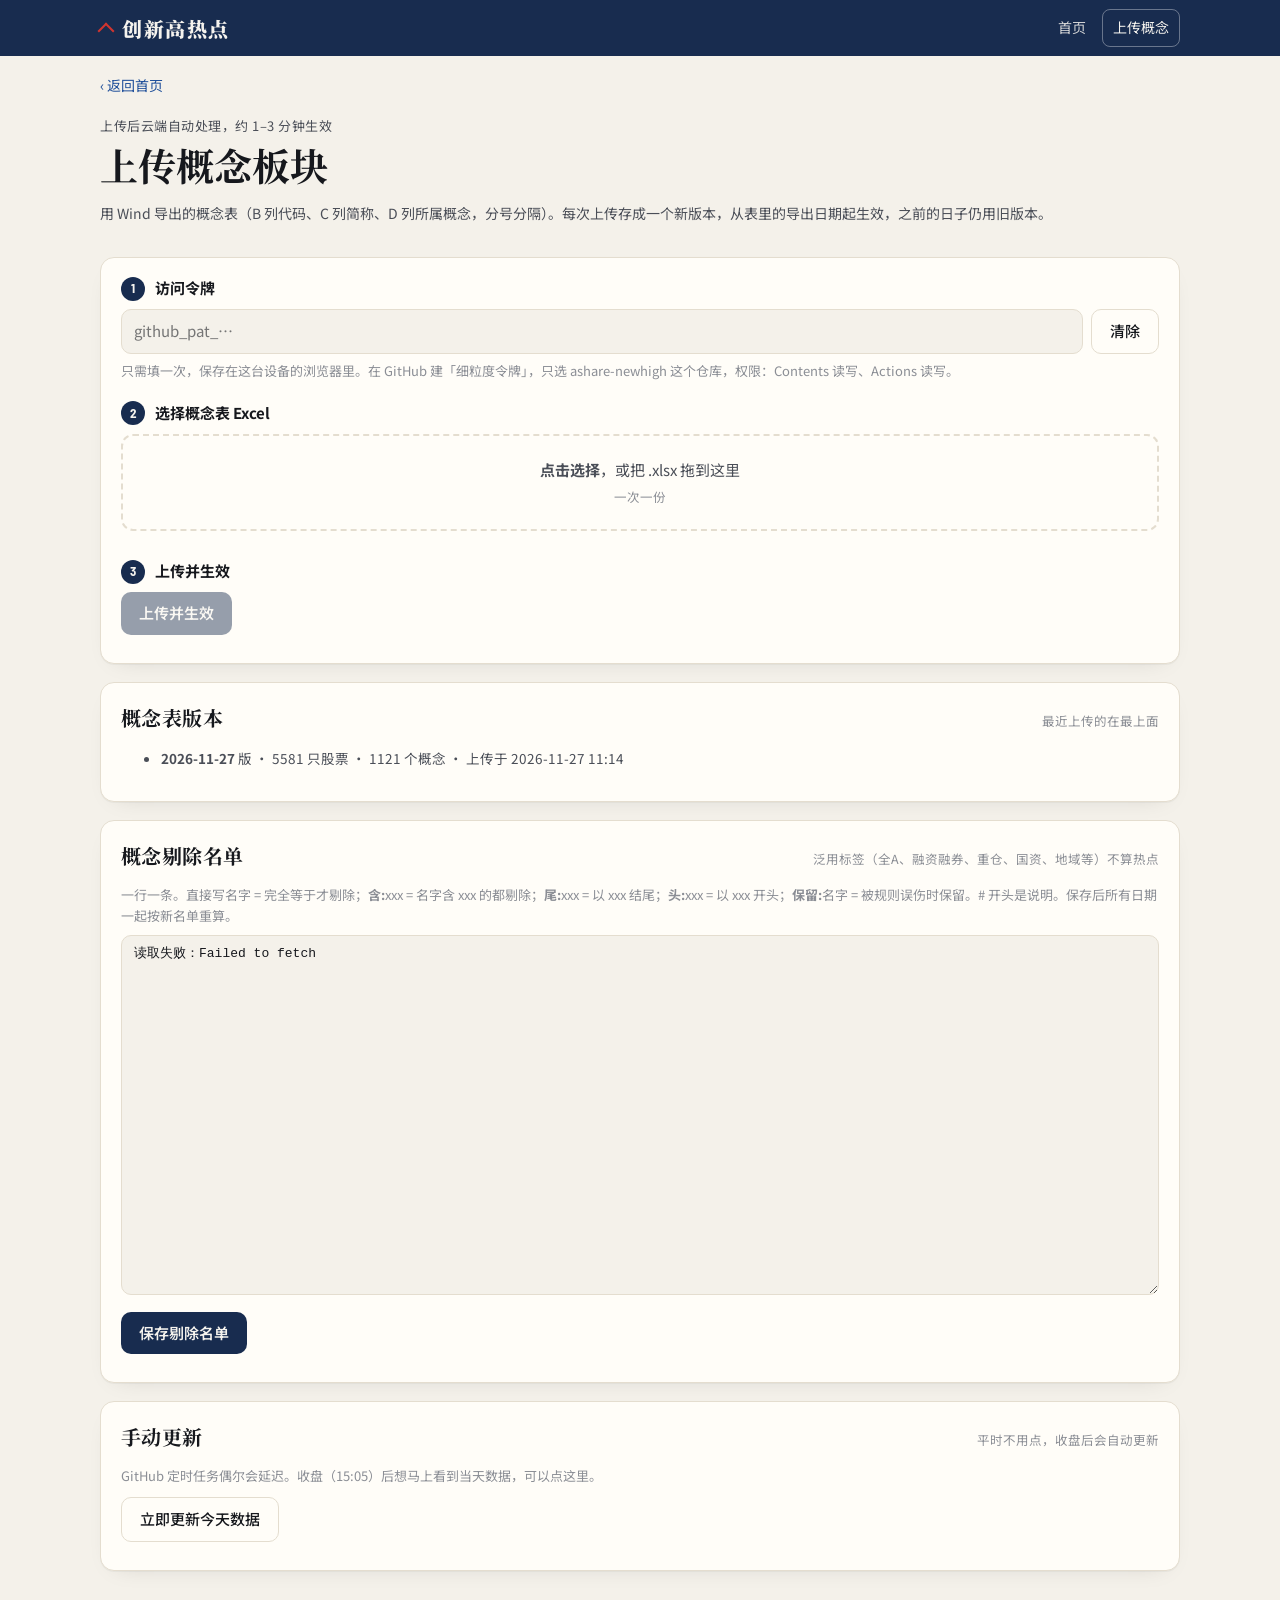
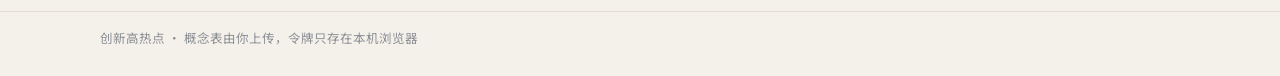
==== web/upload.html @ 8497a384 "创新高热点：全新建站（历史新高/250日新高、热点概念榜、本月概况、概念上传与剔除名单、云端每日更新） Co-Authored-By: Claude Opus 5.5 <noreply@anthrop" ====
<!doctype html>
<html lang="zh-CN">
<head>
<meta charset="utf-8">
<meta name="viewport" content="width=device-width, initial-scale=1, viewport-fit=cover">
<title>上传概念 · 创新高热点</title>
<meta name="description" content="上传每只股票对应的概念板块表、编辑概念剔除名单">
<meta name="theme-color" content="#182c4f">
<link rel="preconnect" href="https://fonts.googleapis.com">
<link rel="preconnect" href="https://fonts.gstatic.com" crossorigin>
<link rel="stylesheet" href="https://fonts.googleapis.com/css2?family=Barlow+Semi+Condensed:wght@500;600;700&family=Noto+Sans+SC:wght@400;500;700&family=Noto+Serif+SC:wght@700;900&display=swap">
<link rel="stylesheet" href="assets/app.css?v=1">
<link rel="icon" href="data:image/svg+xml,%3Csvg xmlns='http://www.w3.org/2000/svg' viewBox='0 0 32 32'%3E%3Crect width='32' height='32' rx='8' fill='%23182c4f'/%3E%3Cpath d='M8 22l6-7 4 4 7-9M19 10h6v6' stroke='%23ff6b5e' stroke-width='3' fill='none' stroke-linecap='round' stroke-linejoin='round'/%3E%3C/svg%3E">
</head>
<body>
<header class="mast"><div class="mast-in">
  <a class="brand" href="index.html"><span class="mark" aria-hidden="true"></span>创新高热点</a>
  <nav class="mast-nav"><a href="index.html">首页</a><a class="cta" href="upload.html">上传概念</a></nav>
</div></header>
<main class="wrap">
<a class="back" href="index.html">返回首页</a>
<section class="chead"><div class="eyebrow">上传后云端自动处理，约 1–3 分钟生效</div><h1>上传概念板块</h1>
<p class="big-sub">用 Wind 导出的概念表（B 列代码、C 列简称、D 列所属概念，分号分隔）。每次上传存成一个新版本，从表里的导出日期起生效，之前的日子仍用旧版本。</p></section>

<section class="card"><ol class="steps">
  <li><div class="st-h"><span class="st-n">1</span>访问令牌</div>
    <div class="tokrow"><input id="tok" type="password" autocomplete="off" placeholder="github_pat_…" aria-label="GitHub 访问令牌"><button class="btn ghost" id="forget" type="button">清除</button></div>
    <p class="hint">只需填一次，保存在这台设备的浏览器里。在 GitHub 建「细粒度令牌」，只选 ashare-newhigh 这个仓库，权限：Contents 读写、Actions 读写。</p></li>
  <li><div class="st-h"><span class="st-n">2</span>选择概念表 Excel</div>
    <div class="drop" id="drop" tabindex="0" role="button" aria-label="选择或拖入 Excel 文件"><input id="file" type="file" accept=".xlsx" hidden>
      <span><b>点击选择</b>，或把 .xlsx 拖到这里</span><small>一次一份</small></div>
    <ul class="files" id="files"></ul></li>
  <li><div class="st-h"><span class="st-n">3</span>上传并生效</div>
    <button class="btn" id="go" type="button" disabled>上传并生效</button>
    <div class="status" id="status" aria-live="polite"></div></li>
</ol></section>

<section class="card"><div class="sec-h"><h2>概念表版本</h2><span class="sec-note">最近上传的在最上面</span></div><ul class="vlog" id="vlog"><li>加载中…</li></ul></section>

<section class="card"><div class="sec-h"><h2>概念剔除名单</h2><span class="sec-note">泛用标签（全A、融资融券、重仓、国资、地域等）不算热点</span></div>
  <p class="hint" style="margin:0 0 8px">一行一条。直接写名字 = 完全等于才剔除；<b>含:</b>xxx = 名字含 xxx 的都剔除；<b>尾:</b>xxx = 以 xxx 结尾；<b>头:</b>xxx = 以 xxx 开头；<b>保留:</b>名字 = 被规则误伤时保留。# 开头是说明。保存后所有日期一起按新名单重算。</p>
  <textarea id="ex" spellcheck="false" aria-label="剔除名单">加载中…</textarea>
  <div class="btnrow"><button class="btn" id="exsave" type="button">保存剔除名单</button><span class="hint" id="excount"></span></div>
  <div class="status" id="exstatus" aria-live="polite"></div></section>

<section class="card"><div class="sec-h"><h2>手动更新</h2><span class="sec-note">平时不用点，收盘后会自动更新</span></div>
  <p class="hint" style="margin:0 0 8px">GitHub 定时任务偶尔会延迟。收盘（15:05）后想马上看到当天数据，可以点这里。</p>
  <div class="btnrow"><button class="btn ghost" id="runnow" type="button">立即更新今天数据</button></div>
  <div class="status" id="runstatus" aria-live="polite"></div></section>
</main>
<footer class="foot"><div class="foot-in"><span>创新高热点 · 概念表由你上传，令牌只存在本机浏览器</span></div></footer>
<script>
(function () {
  const REPO = "wanan99999/ashare-newhigh", API = "https://api.github.com/repos/" + REPO;
  const $ = id => document.getElementById(id); let picked = null, exSha = null;
  const esc = s => String(s).replace(/[&<>"]/g, c => ({ "&": "&amp;", "<": "&lt;", ">": "&gt;", '"': "&quot;" }[c]));
  try { $("tok").value = localStorage.getItem("nh_token") || ""; } catch (e) {}
  $("forget").onclick = () => { try { localStorage.removeItem("nh_token"); } catch (e) {} $("tok").value = ""; };
  const tok = () => { const t = $("tok").value.trim(); if (t) { try { localStorage.setItem("nh_token", t); } catch (e) {} } return t; };
  const b64 = buf => { let s = "", a = new Uint8Array(buf); for (let i = 0; i < a.length; i += 0x8000) s += String.fromCharCode.apply(null, a.subarray(i, i + 0x8000)); return btoa(s); };
  const b64u = str => b64(new TextEncoder().encode(str));
  const unb64 = s => new TextDecoder().decode(Uint8Array.from(atob(s.replace(/\n/g, "")), c => c.charCodeAt(0)));
  async function gh(path, opt = {}) {
    const t = tok(); const h = { Accept: "application/vnd.github+json", ...(opt.headers || {}) }; if (t) h.Authorization = "Bearer " + t;
    const r = await fetch(API + path, { ...opt, headers: h });
    if (!r.ok && r.status !== 404) { let m = ""; try { m = (await r.json()).message; } catch (e) {} throw new Error(r.status + " " + m); }
    return r;
  }
  const say = (el, h, c = "") => { el.className = "status " + c; el.innerHTML = h; };
  async function waitRun(el, t0, okMsg) {
    for (let i = 0; i < 72; i++) {
      await new Promise(r => setTimeout(r, 5000));
      const r = await gh(`/actions/runs?branch=main&per_page=5&created=${encodeURIComponent(">=" + t0)}`); const runs = (await r.json()).workflow_runs || [];
      if (!runs.length) { say(el, "等待云端开始处理……（" + (i + 1) * 5 + " 秒）"); continue; }
      const busy = runs.some(x => x.status !== "completed"), bad = runs.find(x => x.status === "completed" && x.conclusion !== "success" && x.conclusion !== "cancelled");
      if (bad) { say(el, `处理失败：<a href="${bad.html_url}" target="_blank" rel="noopener">查看日志</a>`, "err"); return; }
      if (!busy) { say(el, okMsg, "ok"); loadLog(); return; }
      say(el, "云端正在处理……（" + (i + 1) * 5 + " 秒）");
    }
    say(el, "还在处理，稍后刷新首页看看。");
  }
  // 上传概念表
  const drop = $("drop");
  drop.onclick = () => $("file").click(); drop.onkeydown = e => { if (e.key === "Enter" || e.key === " ") { e.preventDefault(); $("file").click(); } };
  drop.ondragover = e => { e.preventDefault(); drop.classList.add("on"); }; drop.ondragleave = () => drop.classList.remove("on");
  drop.ondrop = e => { e.preventDefault(); drop.classList.remove("on"); pick(e.dataTransfer.files); };
  $("file").onchange = e => pick(e.target.files);
  function pick(fs) {
    picked = [...fs].find(f => /\.xlsx$/i.test(f.name)) || null;
    $("files").innerHTML = picked ? `<li><span>${esc(picked.name)}</span><small>${Math.max(1, Math.round(picked.size / 1024))} KB</small></li>` : '<li class="status err">请选择 .xlsx 文件</li>';
    $("go").disabled = !picked;
  }
  $("go").onclick = async () => {
    const st = $("status"); if (!tok()) { say(st, "请先填写访问令牌", "err"); $("tok").focus(); return; }
    $("go").disabled = true; const t0 = new Date(Date.now() - 60000).toISOString();
    try {
      say(st, "正在上传 " + esc(picked.name) + " ……");
      const stamp = new Date(Date.now() + 8 * 3600e3).toISOString().slice(0, 19).replace(/[-:T]/g, "");
      const path = "/contents/inbox/concepts-" + stamp + ".xlsx";
      await gh(path, { method: "PUT", body: JSON.stringify({ message: "上传概念表 " + picked.name, content: b64(await picked.arrayBuffer()) }) });
      say(st, "上传完成，云端正在解析……");
      await waitRun(st, t0, '已生效！<a href="index.html">回到首页查看</a>（页面可能有约 1 分钟缓存）');
    } catch (e) { say(st, "出错了：" + esc(e.message) + "（检查令牌是否正确、是否有本仓库写权限）", "err"); }
    $("go").disabled = false;
  };
  // 版本记录
  async function loadLog() {
    try {
      const L = await (await fetch("data/concepts/log.json?t=" + Date.now())).json();
      $("vlog").innerHTML = L.slice().reverse().map(x => `<li><b>${x.date}</b> 版 · ${x.n_stocks} 只股票 · ${x.n_concepts} 个概念 · 上传于 ${esc(x.uploaded)}` +
        (x.prev ? `<div class="cl">对比 ${x.prev} 版：新增概念 ${x.n_added} 个${x.n_added ? "（" + esc(x.added.slice(0, 30).join("、")) + (x.n_added > 30 ? "…" : "") + "）" : ""}，删除 ${x.n_removed} 个${x.n_removed ? "（" + esc(x.removed.slice(0, 30).join("、")) + (x.n_removed > 30 ? "…" : "") + "）" : ""}；股票 +${x.stocks_added} / −${x.stocks_removed}</div>` : "") + "</li>").join("") || "<li>还没有上传过</li>";
    } catch (e) { $("vlog").innerHTML = "<li>读取失败</li>"; }
  }
  loadLog();
  // 剔除名单
  function countRules(t) { const n = t.split("\n").filter(l => l.trim() && !l.trim().startsWith("#")).length; $("excount").textContent = n + " 条规则"; }
  async function loadEx() {
    try {
      let txt;
      if (tok()) { const r = await gh("/contents/config/exclude.txt?ref=main"); const j = await r.json(); exSha = j.sha; txt = unb64(j.content); }
      else { txt = await (await fetch("https://raw.githubusercontent.com/" + REPO + "/main/config/exclude.txt?t=" + Date.now())).text(); }
      $("ex").value = txt; countRules(txt);
    } catch (e) { $("ex").value = "读取失败：" + e.message; }
  }
  loadEx();
  $("ex").oninput = () => countRules($("ex").value);
  $("exsave").onclick = async () => {
    const st = $("exstatus"); if (!tok()) { say(st, "请先在上面填写访问令牌", "err"); return; }
    $("exsave").disabled = true; const t0 = new Date(Date.now() - 60000).toISOString();
    try {
      if (!exSha) { const r = await gh("/contents/config/exclude.txt?ref=main"); exSha = (await r.json()).sha; }
      const r = await gh("/contents/config/exclude.txt", { method: "PUT", body: JSON.stringify({ message: "修改概念剔除名单", content: b64u($("ex").value.replace(/\r/g, "")), sha: exSha }) });
      exSha = (await r.json()).content.sha;
      say(st, "已保存，云端正在按新名单重算……");
      await waitRun(st, t0, '已生效！<a href="index.html">回到首页查看</a>');
    } catch (e) { say(st, "保存失败：" + esc(e.message), "err"); }
    $("exsave").disabled = false;
  };
  // 手动更新
  $("runnow").onclick = async () => {
    const st = $("runstatus"); if (!tok()) { say(st, "请先在上面填写访问令牌", "err"); return; }
    $("runnow").disabled = true; const t0 = new Date(Date.now() - 60000).toISOString();
    try {
      await gh("/actions/workflows/update.yml/dispatches", { method: "POST", body: JSON.stringify({ ref: "main" }) });
      say(st, "已发出更新请求……");
      await waitRun(st, t0, '更新完成！<a href="index.html">回到首页查看</a>（还没收盘或今天不是交易日时不会有新数据）');
    } catch (e) { say(st, "出错了：" + esc(e.message) + "（令牌需要 Actions 读写权限）", "err"); }
    $("runnow").disabled = false;
  };
})();
</script>
</body>
</html>
---- web/assets/app.css ----
/* 创新高热点 · 与收盘复盘同一套配色（暖纸色底、深海军蓝顶栏、红涨绿跌） */
:root {
  --bg: #f4f1ea; --paper: #fffdf8; --ink: #16181d; --ink-2: #4a4e57; --ink-3: #8b8e95; --rule: #e4ddcf; --rule-2: #efe9dd;
  --navy: #182c4f; --navy-ink: #f5f3ee; --accent: #1f4f9a; --hl: #fff3cf;
  --up: #d1352f; --dn: #0d9152; --flat: #a9acb3; --up-bg: rgba(209,53,47,.09); --dn-bg: rgba(13,145,82,.10); --bar: #8ea7cf; --bar-2: #c9d5ea;
  --serif: "Noto Serif SC", "Songti SC", "SimSun", serif;
  --sans: "Noto Sans SC", "PingFang SC", "Microsoft YaHei", system-ui, sans-serif;
  --numf: "Barlow Semi Condensed", "Noto Sans SC", system-ui, sans-serif;
  --r: 14px; --shadow: 0 1px 0 rgba(22,24,29,.04), 0 8px 24px -16px rgba(22,24,29,.18);
}
@media (prefers-color-scheme: dark) { :root:not([data-theme="light"]) {
  --bg: #0f1216; --paper: #161a20; --ink: #eceae4; --ink-2: #b7b9bf; --ink-3: #868a93; --rule: #2a2f37; --rule-2: #20252c;
  --navy: #0b1526; --navy-ink: #eceae4; --accent: #86aef0; --hl: #3a3318; --up: #ff5f58; --dn: #2fc27f; --flat: #5b6069;
  --up-bg: rgba(255,95,88,.12); --dn-bg: rgba(47,194,127,.12); --bar: #5f80b5; --bar-2: #2d3a52; --shadow: none; color-scheme: dark } }
:root[data-theme="dark"] {
  --bg: #0f1216; --paper: #161a20; --ink: #eceae4; --ink-2: #b7b9bf; --ink-3: #868a93; --rule: #2a2f37; --rule-2: #20252c;
  --navy: #0b1526; --navy-ink: #eceae4; --accent: #86aef0; --hl: #3a3318; --up: #ff5f58; --dn: #2fc27f; --flat: #5b6069;
  --up-bg: rgba(255,95,88,.12); --dn-bg: rgba(47,194,127,.12); --bar: #5f80b5; --bar-2: #2d3a52; --shadow: none; color-scheme: dark }
* { box-sizing: border-box }
html { -webkit-text-size-adjust: 100% }
body { margin: 0; background: var(--bg); color: var(--ink); font-family: var(--sans); font-size: 15px; line-height: 1.65; -webkit-font-smoothing: antialiased }
a { color: var(--accent); text-decoration: none } a:hover { text-decoration: underline; text-underline-offset: 3px }
button { font: inherit; color: inherit }
.num { font-family: var(--numf); font-variant-numeric: tabular-nums; letter-spacing: .01em }
.up { color: var(--up) } .dn { color: var(--dn) } .flat { color: var(--ink-3) }
:focus-visible { outline: 2px solid var(--accent); outline-offset: 2px; border-radius: 4px }

/* 顶栏 */
.mast { background: var(--navy); color: var(--navy-ink); position: sticky; top: 0; z-index: 20 }
.mast-in { max-width: 1120px; margin: 0 auto; padding: 0 20px; height: 56px; display: flex; align-items: center; justify-content: space-between; gap: 12px }
.brand { color: var(--navy-ink); font-family: var(--serif); font-weight: 900; font-size: 20px; letter-spacing: .08em; display: inline-flex; align-items: center; gap: 10px; white-space: nowrap }
.brand:hover { text-decoration: none }
.mark { width: 12px; height: 12px; position: relative } .mark::before { content: ""; position: absolute; inset: 0; border-left: 2px solid var(--up); border-top: 2px solid var(--up); transform: translateY(3px) rotate(45deg) }
.mast-nav { display: flex; gap: 6px; align-items: center }
.mast-nav a { color: var(--navy-ink); opacity: .85; font-size: 14px; padding: 6px 10px; border-radius: 8px; white-space: nowrap }
.mast-nav a:hover { opacity: 1; background: rgba(255,255,255,.08); text-decoration: none }
.mast-nav a.cta { opacity: 1; border: 1px solid rgba(255,255,255,.35) }

.wrap { max-width: 1120px; margin: 0 auto; padding: 18px 20px 40px; display: grid; gap: 18px; grid-template-columns: minmax(0, 1fr) }

/* 日期条 */
.datebar { display: flex; flex-wrap: wrap; align-items: center; gap: 10px; justify-content: space-between }
.dnav { display: flex; align-items: center; gap: 6px }
.dnav button, .seg button, .mnav button, .chip { border: 1px solid var(--rule); background: var(--paper); border-radius: 999px; padding: 5px 12px; cursor: pointer; font-size: 14px; line-height: 1.4 }
.dnav button:disabled, .mnav button:disabled { opacity: .35; cursor: default }
.dnav select { border: 1px solid var(--rule); background: var(--paper); color: var(--ink); border-radius: 10px; padding: 5px 8px; font-family: var(--numf); font-size: 15px }
.seg { display: inline-flex; background: var(--rule-2); border-radius: 999px; padding: 3px; gap: 2px }
.seg button { border: 0; background: transparent; padding: 4px 14px }
.seg button.on { background: var(--navy); color: var(--navy-ink) }

/* 概况 */
.lead { display: grid; grid-template-columns: minmax(0, 1fr) minmax(0, 1.1fr); gap: 22px; align-items: end; padding: 6px 0 18px; border-bottom: 2px solid var(--ink) }
.eyebrow { font-size: 13px; color: var(--ink-2); letter-spacing: .04em; display: flex; align-items: center; gap: 8px; flex-wrap: wrap }
.badge { font-size: 12px; border-radius: 999px; padding: 1px 9px; background: var(--rule-2); color: var(--ink-2) }
.badge.gen { background: var(--hl); color: var(--ink-2) }
.big { display: flex; align-items: baseline; gap: 8px; margin: 6px 0 2px }
.big .num { font-size: 64px; font-weight: 700; line-height: 1 } .big .u { font-size: 16px; color: var(--ink-2) }
.big-sub { color: var(--ink-2); font-size: 14px }
.kv { display: grid; grid-template-columns: repeat(4, minmax(0, 1fr)); gap: 8px }
.kv div { background: var(--paper); border: 1px solid var(--rule); border-radius: 12px; padding: 8px 12px }
.kv b { display: block; font-family: var(--numf); font-size: 22px; line-height: 1.2 } .kv span { font-size: 12.5px; color: var(--ink-3) }
.spark { margin-top: 10px } .spark-h { font-size: 12.5px; color: var(--ink-3); display: flex; justify-content: space-between }
.spark svg { width: 100%; height: 56px; display: block }

/* 卡片与小节 */
.card { background: var(--paper); border: 1px solid var(--rule); border-radius: var(--r); padding: 18px 20px; box-shadow: var(--shadow); min-width: 0 }
.sec-h { display: flex; align-items: baseline; justify-content: space-between; gap: 12px; margin-bottom: 12px; flex-wrap: wrap }
.sec-h h2 { font-family: var(--serif); font-size: 20px; font-weight: 700; margin: 0; letter-spacing: .02em }
.sec-note { font-size: 12.5px; color: var(--ink-3) }
.grid2 { display: grid; grid-template-columns: minmax(0, 1.25fr) minmax(0, 1fr); gap: 18px }

/* 新高前 5 */
.top5 { display: grid; grid-template-columns: repeat(5, minmax(0, 1fr)); gap: 10px }
.tc { border: 1px solid var(--rule); border-radius: 12px; padding: 12px 12px 10px; background: var(--bg); cursor: pointer; text-align: left; display: grid; gap: 4px; min-width: 0; position: relative }
.tc:hover { border-color: var(--accent) }
.tc .rk { font-family: var(--numf); font-size: 13px; color: var(--ink-3) }
.tc .nm { font-weight: 700; font-size: 16px; line-height: 1.3; overflow-wrap: anywhere }
.tc .n { font-family: var(--numf); font-size: 30px; font-weight: 700; line-height: 1.05 } .tc .n small { font-size: 13px; color: var(--ink-3); font-weight: 500 }
.tc .w { font-family: var(--numf); font-size: 15px; font-weight: 600 }
.tc .stk { font-size: 12.5px; color: var(--ink-2); line-height: 1.45; overflow: hidden; display: -webkit-box; -webkit-line-clamp: 2; -webkit-box-orient: vertical }
.tag { font-size: 11.5px; border-radius: 999px; padding: 0 8px; background: var(--rule-2); color: var(--ink-2); justify-self: start }
.tag.new { background: var(--up-bg); color: var(--up) }

/* 列表行（涨幅榜、热度榜、月榜） */
.rows { display: grid; gap: 2px }
.row { display: grid; grid-template-columns: 26px minmax(0, 1fr) auto; gap: 10px; align-items: center; padding: 8px 6px; border-radius: 10px; cursor: pointer; border: 0; background: none; text-align: left; width: 100% }
.row:hover { background: var(--rule-2) }
.row .rk { font-family: var(--numf); color: var(--ink-3); text-align: center }
.row .nm { font-weight: 600; overflow-wrap: anywhere } .row .sub { font-size: 12.5px; color: var(--ink-3); font-weight: 400 }
.row .v { font-family: var(--numf); font-size: 17px; font-weight: 600; text-align: right; white-space: nowrap }
.bar { height: 5px; border-radius: 3px; background: var(--rule-2); margin-top: 4px; overflow: hidden } .bar i { display: block; height: 100%; background: var(--up) } .bar i.d { background: var(--dn) }

/* 月度 */
.mhead { display: flex; align-items: center; justify-content: space-between; gap: 10px; flex-wrap: wrap }
.mnav { display: flex; gap: 6px; align-items: center } .mnav b { font-family: var(--serif); font-size: 20px; min-width: 7.5em; text-align: center }
.mkv { display: grid; grid-template-columns: repeat(5, minmax(0, 1fr)); gap: 8px; margin: 12px 0 }
.mkv div { border: 1px solid var(--rule); border-radius: 12px; padding: 8px 12px; background: var(--bg) }
.mkv b { display: block; font-family: var(--numf); font-size: 22px; line-height: 1.2 } .mkv span { font-size: 12.5px; color: var(--ink-3) }
.mchart svg { width: 100%; height: 150px; display: block } .mchart .b { cursor: pointer } .mchart .b:hover { opacity: .75 }
.cal { display: grid; grid-template-columns: repeat(7, minmax(0, 1fr)); gap: 4px; margin-top: 10px }
.cal .h { font-size: 12px; color: var(--ink-3); text-align: center }
.cal .c { aspect-ratio: 1.6; border-radius: 8px; background: var(--rule-2); display: grid; place-items: center; font-family: var(--numf); font-size: 13px; cursor: pointer; border: 0; color: var(--ink) }
.cal .c.x { background: transparent; cursor: default } .cal .c.cur { outline: 2px solid var(--accent) }
.cal .c small { display: block; font-size: 11px; color: var(--ink-3); line-height: 1 }

/* 表格 */
.tools { display: flex; gap: 8px; flex-wrap: wrap; align-items: center; margin-bottom: 10px }
.tools input { border: 1px solid var(--rule); background: var(--bg); color: var(--ink); border-radius: 999px; padding: 5px 12px; font-size: 14px; min-width: 0; width: 180px }
.chip.on { background: var(--navy); color: var(--navy-ink); border-color: var(--navy) }
.tbl-wrap { overflow-x: auto; -webkit-overflow-scrolling: touch }
table { width: 100%; border-collapse: collapse; font-size: 14px }
th { text-align: right; font-weight: 500; color: var(--ink-3); font-size: 12.5px; padding: 6px 8px; border-bottom: 1px solid var(--rule); white-space: nowrap; cursor: pointer; user-select: none }
th:first-child, td:first-child { text-align: left } th.nosort { cursor: default }
th.on::after { content: " ↓" } th.on.asc::after { content: " ↑" }
td { padding: 7px 8px; border-bottom: 1px solid var(--rule-2); text-align: right; white-space: nowrap; font-family: var(--numf); font-size: 15px }
td.s { font-family: var(--sans); font-size: 14px } td .code { color: var(--ink-3); font-size: 12px; font-family: var(--numf); margin-left: 6px }
td.cps { text-align: left; white-space: normal; font-family: var(--sans); font-size: 12.5px; color: var(--ink-2); min-width: 160px }
td.cps a { color: var(--ink-2) } td.cps a.hot { color: var(--up); font-weight: 600 }
tr.nh td:first-child { box-shadow: inset 3px 0 0 var(--up) }
.more { margin-top: 10px; text-align: center } .more button { border: 1px solid var(--rule); background: var(--bg); border-radius: 999px; padding: 5px 16px; cursor: pointer }
.empty { color: var(--ink-3); padding: 18px 0; text-align: center }

/* 概念详情 */
.back { font-size: 14px } .back::before { content: "‹ " }
.chead h1 { font-family: var(--serif); font-size: clamp(26px, 4vw, 38px); margin: 4px 0 2px; line-height: 1.25 }
.ckv { display: grid; grid-template-columns: repeat(5, minmax(0, 1fr)); gap: 8px; margin-top: 12px }
.ckv div { background: var(--paper); border: 1px solid var(--rule); border-radius: 12px; padding: 8px 12px }
.ckv b { display: block; font-family: var(--numf); font-size: 24px; line-height: 1.2 } .ckv span { font-size: 12.5px; color: var(--ink-3) }
.tchart svg { width: 100%; height: 190px; display: block }
.legend { display: flex; gap: 14px; font-size: 12.5px; color: var(--ink-2); flex-wrap: wrap } .legend i { display: inline-block; width: 10px; height: 10px; border-radius: 2px; margin-right: 5px; vertical-align: -1px }

/* 上传页 */
.steps { list-style: none; margin: 0; padding: 0; display: grid; gap: 20px }
.st-h { font-weight: 700; display: flex; align-items: center; gap: 10px; margin-bottom: 8px }
.st-n { width: 24px; height: 24px; border-radius: 50%; background: var(--navy); color: var(--navy-ink); display: grid; place-items: center; font-size: 13px; font-family: var(--numf) }
.tokrow { display: flex; gap: 8px } .tokrow input { flex: 1; min-width: 0 }
input[type=password], input[type=text], textarea { border: 1px solid var(--rule); background: var(--bg); color: var(--ink); border-radius: 10px; padding: 8px 12px; font: inherit }
textarea { width: 100%; min-height: 360px; font-family: ui-monospace, Consolas, monospace; font-size: 13px; line-height: 1.55 }
.hint { font-size: 13px; color: var(--ink-3); margin: 6px 0 0 }
.drop { border: 2px dashed var(--rule); border-radius: 12px; padding: 22px; display: grid; gap: 4px; justify-items: center; text-align: center; cursor: pointer; color: var(--ink-2) }
.drop.on { border-color: var(--accent); background: var(--rule-2) } .drop small { color: var(--ink-3) }
.btn { border: 0; background: var(--navy); color: var(--navy-ink); border-radius: 10px; padding: 9px 18px; cursor: pointer; font-weight: 600 }
.btn:disabled { opacity: .45; cursor: default } .btn.ghost { background: transparent; color: var(--ink); border: 1px solid var(--rule); font-weight: 500 }
.status { margin-top: 10px; font-size: 14px } .status.err { color: var(--up) } .status.ok { color: var(--dn) }
.files { list-style: none; padding: 0; margin: 8px 0 0; font-size: 14px } .files li { display: flex; justify-content: space-between; gap: 10px }
.vlog { font-size: 13.5px; color: var(--ink-2) } .vlog li { margin-bottom: 6px } .vlog .cl { color: var(--ink-3); font-size: 12.5px; overflow-wrap: anywhere }
.btnrow { display: flex; gap: 8px; flex-wrap: wrap; align-items: center; margin-top: 10px }

.foot { border-top: 1px solid var(--rule); color: var(--ink-3); font-size: 12.5px }
.foot-in { max-width: 1120px; margin: 0 auto; padding: 16px 20px 28px; display: grid; gap: 4px }
.totop { position: fixed; right: 16px; bottom: 18px; border: 1px solid var(--rule); background: var(--paper); color: var(--ink-2); border-radius: 999px; padding: 6px 12px; font-size: 13px; cursor: pointer; opacity: 0; pointer-events: none; transition: opacity .2s; box-shadow: var(--shadow) }
.totop.on { opacity: 1; pointer-events: auto }
.loading { color: var(--ink-3); padding: 40px 0; text-align: center }

@media (max-width: 900px) {
  .top5 { grid-template-columns: repeat(2, minmax(0, 1fr)) } .top5 .tc:first-child { grid-column: 1 / -1 }
  .grid2 { grid-template-columns: minmax(0, 1fr) }
  .lead { grid-template-columns: minmax(0, 1fr) }
  .mkv, .ckv { grid-template-columns: repeat(3, minmax(0, 1fr)) }
}
@media (max-width: 560px) {
  .mast-in { padding: 0 16px } .wrap { padding: 14px 16px 32px } .foot-in { padding: 14px 16px 24px }
  .brand { font-size: 18px } .mast-nav a { padding: 6px 8px; font-size: 13px }
  .kv { grid-template-columns: repeat(2, minmax(0, 1fr)) }
  .mkv, .ckv { grid-template-columns: repeat(2, minmax(0, 1fr)) }
  .big .num { font-size: 54px } .card { padding: 16px 14px }
  .datebar { gap: 8px }
  .tools input { width: 100% }
}
@media (prefers-reduced-motion: reduce) { * { transition: none !important } }
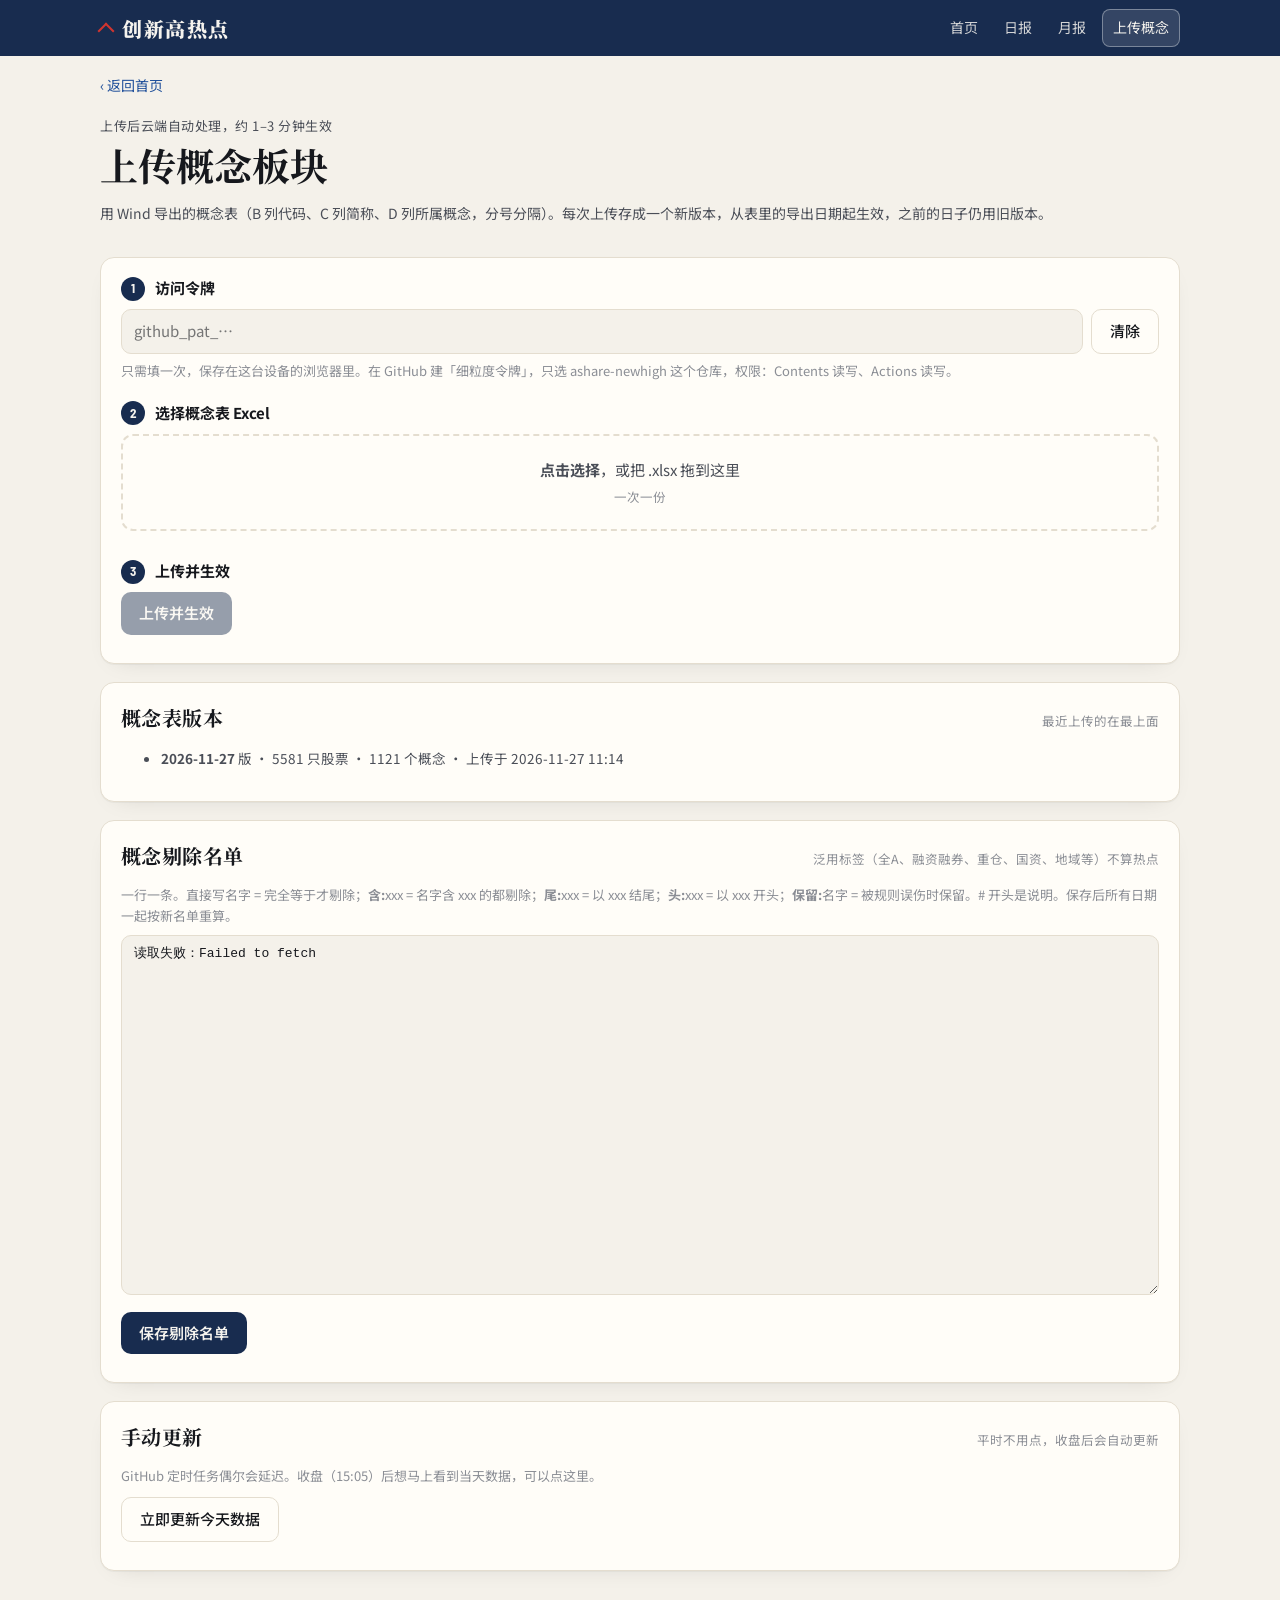
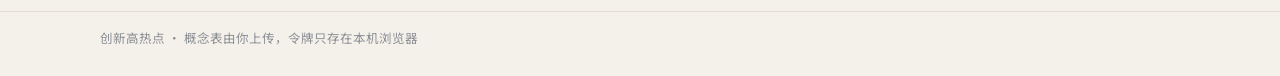
==== commit 4a2c500c: "重新设计：新增首页（最新头条、三张速览、新高走势、本月概况、往期日历），拆出日报、月报页 Co-Authored-By: Claude Opus 5.5 <noreply@anthropic.com>" ====
--- a/web/upload.html
+++ b/web/upload.html
@@ -9,13 +9,13 @@
 <link rel="preconnect" href="https://fonts.googleapis.com">
 <link rel="preconnect" href="https://fonts.gstatic.com" crossorigin>
 <link rel="stylesheet" href="https://fonts.googleapis.com/css2?family=Barlow+Semi+Condensed:wght@500;600;700&family=Noto+Sans+SC:wght@400;500;700&family=Noto+Serif+SC:wght@700;900&display=swap">
-<link rel="stylesheet" href="assets/app.css?v=1">
+<link rel="stylesheet" href="assets/app.css?v=3">
 <link rel="icon" href="data:image/svg+xml,%3Csvg xmlns='http://www.w3.org/2000/svg' viewBox='0 0 32 32'%3E%3Crect width='32' height='32' rx='8' fill='%23182c4f'/%3E%3Cpath d='M8 22l6-7 4 4 7-9M19 10h6v6' stroke='%23ff6b5e' stroke-width='3' fill='none' stroke-linecap='round' stroke-linejoin='round'/%3E%3C/svg%3E">
 </head>
 <body>
 <header class="mast"><div class="mast-in">
   <a class="brand" href="index.html"><span class="mark" aria-hidden="true"></span>创新高热点</a>
-  <nav class="mast-nav"><a href="index.html">首页</a><a class="cta" href="upload.html">上传概念</a></nav>
+  <nav class="mast-nav"><a href="index.html#/">首页</a><a href="index.html#/d/">日报</a><a href="index.html#/m/">月报</a><a class="cta on" href="upload.html">上传概念</a></nav>
 </div></header>
 <main class="wrap">
 <a class="back" href="index.html">返回首页</a>
--- a/web/assets/app.css
+++ b/web/assets/app.css
@@ -35,11 +35,11 @@
 .mast-nav a { color: var(--navy-ink); opacity: .85; font-size: 14px; padding: 6px 10px; border-radius: 8px; white-space: nowrap }
 .mast-nav a:hover { opacity: 1; background: rgba(255,255,255,.08); text-decoration: none }
 .mast-nav a.cta { opacity: 1; border: 1px solid rgba(255,255,255,.35) }
+.mast-nav a.on { opacity: 1; background: rgba(255,255,255,.12) }
 
 .wrap { max-width: 1120px; margin: 0 auto; padding: 18px 20px 40px; display: grid; gap: 18px; grid-template-columns: minmax(0, 1fr) }
 
 /* 日期条 */
-.datebar { display: flex; flex-wrap: wrap; align-items: center; gap: 10px; justify-content: space-between }
 .dnav { display: flex; align-items: center; gap: 6px }
 .dnav button, .seg button, .mnav button, .chip { border: 1px solid var(--rule); background: var(--paper); border-radius: 999px; padding: 5px 12px; cursor: pointer; font-size: 14px; line-height: 1.4 }
 .dnav button:disabled, .mnav button:disabled { opacity: .35; cursor: default }
@@ -58,7 +58,7 @@
 .big-sub { color: var(--ink-2); font-size: 14px }
 .kv { display: grid; grid-template-columns: repeat(4, minmax(0, 1fr)); gap: 8px }
 .kv div { background: var(--paper); border: 1px solid var(--rule); border-radius: 12px; padding: 8px 12px }
-.kv b { display: block; font-family: var(--numf); font-size: 22px; line-height: 1.2 } .kv span { font-size: 12.5px; color: var(--ink-3) }
+.kv b { display: block; font-family: var(--numf); font-size: 22px; line-height: 1.2 } .kv > div > span { font-size: 12.5px; color: var(--ink-3) }
 .spark { margin-top: 10px } .spark-h { font-size: 12.5px; color: var(--ink-3); display: flex; justify-content: space-between }
 .spark svg { width: 100%; height: 56px; display: block }
 
@@ -71,8 +71,8 @@
 
 /* 新高前 5 */
 .top5 { display: grid; grid-template-columns: repeat(5, minmax(0, 1fr)); gap: 10px }
-.tc { border: 1px solid var(--rule); border-radius: 12px; padding: 12px 12px 10px; background: var(--bg); cursor: pointer; text-align: left; display: grid; gap: 4px; min-width: 0; position: relative }
-.tc:hover { border-color: var(--accent) }
+.tc { color: var(--ink); border: 1px solid var(--rule); border-radius: 12px; padding: 12px 12px 10px; background: var(--bg); cursor: pointer; text-align: left; display: grid; gap: 4px; min-width: 0; position: relative }
+.tc:hover { border-color: var(--accent); text-decoration: none }
 .tc .rk { font-family: var(--numf); font-size: 13px; color: var(--ink-3) }
 .tc .nm { font-weight: 700; font-size: 16px; line-height: 1.3; overflow-wrap: anywhere }
 .tc .n { font-family: var(--numf); font-size: 30px; font-weight: 700; line-height: 1.05 } .tc .n small { font-size: 13px; color: var(--ink-3); font-weight: 500 }
@@ -83,8 +83,8 @@
 
 /* 列表行（涨幅榜、热度榜、月榜） */
 .rows { display: grid; gap: 2px }
-.row { display: grid; grid-template-columns: 26px minmax(0, 1fr) auto; gap: 10px; align-items: center; padding: 8px 6px; border-radius: 10px; cursor: pointer; border: 0; background: none; text-align: left; width: 100% }
-.row:hover { background: var(--rule-2) }
+.row { color: var(--ink); display: grid; grid-template-columns: 26px minmax(0, 1fr) auto; gap: 10px; align-items: center; padding: 8px 6px; border-radius: 10px; cursor: pointer; border: 0; background: none; text-align: left; width: 100% }
+.row:hover { background: var(--rule-2); text-decoration: none }
 .row .rk { font-family: var(--numf); color: var(--ink-3); text-align: center }
 .row .nm { font-weight: 600; overflow-wrap: anywhere } .row .sub { font-size: 12.5px; color: var(--ink-3); font-weight: 400 }
 .row .v { font-family: var(--numf); font-size: 17px; font-weight: 600; text-align: right; white-space: nowrap }
@@ -97,11 +97,6 @@
 .mkv div { border: 1px solid var(--rule); border-radius: 12px; padding: 8px 12px; background: var(--bg) }
 .mkv b { display: block; font-family: var(--numf); font-size: 22px; line-height: 1.2 } .mkv span { font-size: 12.5px; color: var(--ink-3) }
 .mchart svg { width: 100%; height: 150px; display: block } .mchart .b { cursor: pointer } .mchart .b:hover { opacity: .75 }
-.cal { display: grid; grid-template-columns: repeat(7, minmax(0, 1fr)); gap: 4px; margin-top: 10px }
-.cal .h { font-size: 12px; color: var(--ink-3); text-align: center }
-.cal .c { aspect-ratio: 1.6; border-radius: 8px; background: var(--rule-2); display: grid; place-items: center; font-family: var(--numf); font-size: 13px; cursor: pointer; border: 0; color: var(--ink) }
-.cal .c.x { background: transparent; cursor: default } .cal .c.cur { outline: 2px solid var(--accent) }
-.cal .c small { display: block; font-size: 11px; color: var(--ink-3); line-height: 1 }
 
 /* 表格 */
 .tools { display: flex; gap: 8px; flex-wrap: wrap; align-items: center; margin-bottom: 10px }
@@ -129,6 +124,66 @@
 .tchart svg { width: 100%; height: 190px; display: block }
 .legend { display: flex; gap: 14px; font-size: 12.5px; color: var(--ink-2); flex-wrap: wrap } .legend i { display: inline-block; width: 10px; height: 10px; border-radius: 2px; margin-right: 5px; vertical-align: -1px }
 
+/* ---------- 导航条 / 面包屑 ---------- */
+.crumb { display: flex; gap: 8px; align-items: center; font-size: 13.5px; color: var(--ink-3); flex-wrap: wrap }
+.crumb b { color: var(--ink-2); font-weight: 500 }
+.toolbar { display: flex; flex-wrap: wrap; align-items: center; gap: 10px; justify-content: space-between }
+.more-l { font-size: 13.5px; white-space: nowrap }
+.axis { display: flex; justify-content: space-between; font-size: 12.5px; color: var(--ink-3); margin-top: 4px; gap: 8px }
+.trend svg { width: 100%; height: 140px; display: block } .trend .b { cursor: pointer } .trend .b:hover { opacity: .75 }
+
+/* ---------- 首页 ---------- */
+.hero { display: grid; grid-template-columns: minmax(0, 1.5fr) minmax(0, 1fr); gap: 28px; align-items: end; padding: 10px 0 22px; border-bottom: 2px solid var(--ink) }
+.eyebrow .dot { width: 7px; height: 7px; border-radius: 50%; background: var(--up); box-shadow: 0 0 0 4px var(--up-bg) }
+.hero h1 { font-family: var(--serif); font-weight: 900; font-size: clamp(28px, 4.6vw, 46px); line-height: 1.2; margin: 10px 0 12px; letter-spacing: .01em; text-wrap: balance }
+.dek { margin: 0; font-size: 16.5px; color: var(--ink-2); max-width: 40em } .dek b { color: var(--ink) }
+.hero-act { display: flex; gap: 12px; align-items: center; flex-wrap: wrap; margin-top: 16px }
+.hero-act .btn:hover { text-decoration: none; opacity: .92 }
+.bignum { display: grid; text-align: right; line-height: 1.1 }
+.bignum .k { font-size: 13px; color: var(--ink-3); letter-spacing: .06em }
+.bignum .num { font-size: 84px; font-weight: 700; line-height: 1; color: var(--up) }
+.bignum .s { font-size: 13px; color: var(--ink-2); margin-top: 4px }
+.hero-kv { display: grid; grid-template-columns: repeat(4, minmax(0, 1fr)); margin-top: 16px; border-top: 1px solid var(--rule) }
+.hero-kv div { padding: 8px 0 0; text-align: right } .hero-kv b { display: block; font-size: 20px; line-height: 1.2 } .hero-kv > div > span { font-size: 12px; color: var(--ink-3) }
+.grid3 { display: grid; grid-template-columns: repeat(3, minmax(0, 1fr)); gap: 18px }
+.mini { list-style: none; margin: 0; padding: 0; display: grid; gap: 2px }
+.mini a { display: grid; grid-template-columns: 22px minmax(0, 1fr) auto 64px; gap: 8px; align-items: center; padding: 7px 4px; border-radius: 8px; color: var(--ink) }
+.mini a:hover { background: var(--rule-2); text-decoration: none }
+.mini .rk { font-family: var(--numf); color: var(--ink-3); text-align: center }
+.mini .nm { font-weight: 600; display: flex; gap: 6px; align-items: center; flex-wrap: wrap; min-width: 0; overflow-wrap: anywhere }
+.mini .nm .sub { font-weight: 400; font-size: 12px; color: var(--ink-3) }
+.mini .v { font-size: 13px; color: var(--ink-2); white-space: nowrap } .mini .v b { font-size: 17px; color: var(--ink) }
+.mini .w { text-align: right; font-size: 15px; font-weight: 600; white-space: nowrap }
+.kpis { display: grid; grid-template-columns: repeat(5, minmax(0, 1fr)); gap: 8px }
+.kpis div { border: 1px solid var(--rule); border-radius: 12px; padding: 8px 12px; background: var(--bg) }
+.kpis b { display: block; font-size: 22px; line-height: 1.2 } .kpis span { font-size: 12.5px; color: var(--ink-3) }
+.mh3 { display: grid; grid-template-columns: repeat(3, minmax(0, 1fr)); gap: 10px; margin-top: 12px }
+.mh { border: 1px solid var(--rule); border-radius: 12px; padding: 10px 14px; display: grid; gap: 2px; color: var(--ink); background: var(--paper) }
+.mh:hover { border-color: var(--accent); text-decoration: none }
+.mh .rk { font-size: 12px; color: var(--ink-3) } .mh b { font-size: 18px; font-family: var(--serif) } .mh > span:last-child { font-size: 12.5px; color: var(--ink-2) }
+.mtabs { display: flex; gap: 6px; overflow-x: auto; padding-bottom: 6px; margin-bottom: 10px; scrollbar-width: thin }
+.mtabs button { border: 1px solid var(--rule); background: var(--paper); border-radius: 999px; padding: 4px 12px; cursor: pointer; white-space: nowrap; font-size: 13.5px }
+.mtabs button.on { background: var(--navy); color: var(--navy-ink); border-color: var(--navy) }
+.cal { display: grid; grid-template-columns: repeat(5, minmax(0, 1fr)); gap: 6px }
+.cal .ch { font-size: 12px; color: var(--ink-3); text-align: center }
+.cc { border: 1px solid var(--rule); border-radius: 10px; padding: 6px 8px 7px; text-align: left; display: grid; min-width: 0; cursor: pointer;
+  background: color-mix(in srgb, var(--up) calc(var(--a, 0) * 100%), var(--paper)); color: var(--ink) }
+.cc:hover { border-color: var(--accent) } .cc.cur { outline: 2px solid var(--accent); outline-offset: 1px }
+.cc.x { background: transparent; border-style: dashed; cursor: default; color: var(--ink-3) } .cc.x:empty { border: 0 }
+.cc .cd { font-size: 12px; color: var(--ink-2) } .cc b { font-size: 22px; line-height: 1.15 }
+.cc small { font-size: 11.5px; color: var(--ink-2); white-space: nowrap; overflow: hidden; text-overflow: ellipsis }
+.mlead { grid-template-columns: minmax(0, 1fr) minmax(0, 1.3fr) } .mt { font-family: var(--serif); font-size: clamp(30px, 4.6vw, 44px); margin: 6px 0 8px; line-height: 1.2 }
+@media (max-width: 900px) {
+  .hero, .mlead { grid-template-columns: minmax(0, 1fr) } .bignum { text-align: left } .hero-kv div { text-align: left }
+  .grid3 { grid-template-columns: minmax(0, 1fr) } .kpis { grid-template-columns: repeat(3, minmax(0, 1fr)) }
+}
+@media (max-width: 560px) {
+  .bignum .num { font-size: 68px } .hero-kv { grid-template-columns: repeat(2, minmax(0, 1fr)); gap: 4px 0 }
+  .kpis { grid-template-columns: repeat(2, minmax(0, 1fr)) } .mh3 { grid-template-columns: minmax(0, 1fr) }
+  .cal { gap: 4px } .cc { padding: 4px 5px 5px; border-radius: 8px } .cc b { font-size: 17px } .cc small { font-size: 10.5px }
+  .mini a { grid-template-columns: 20px minmax(0, 1fr) auto 58px; gap: 6px }
+}
+
 /* 上传页 */
 .steps { list-style: none; margin: 0; padding: 0; display: grid; gap: 20px }
 .st-h { font-weight: 700; display: flex; align-items: center; gap: 10px; margin-bottom: 8px }
